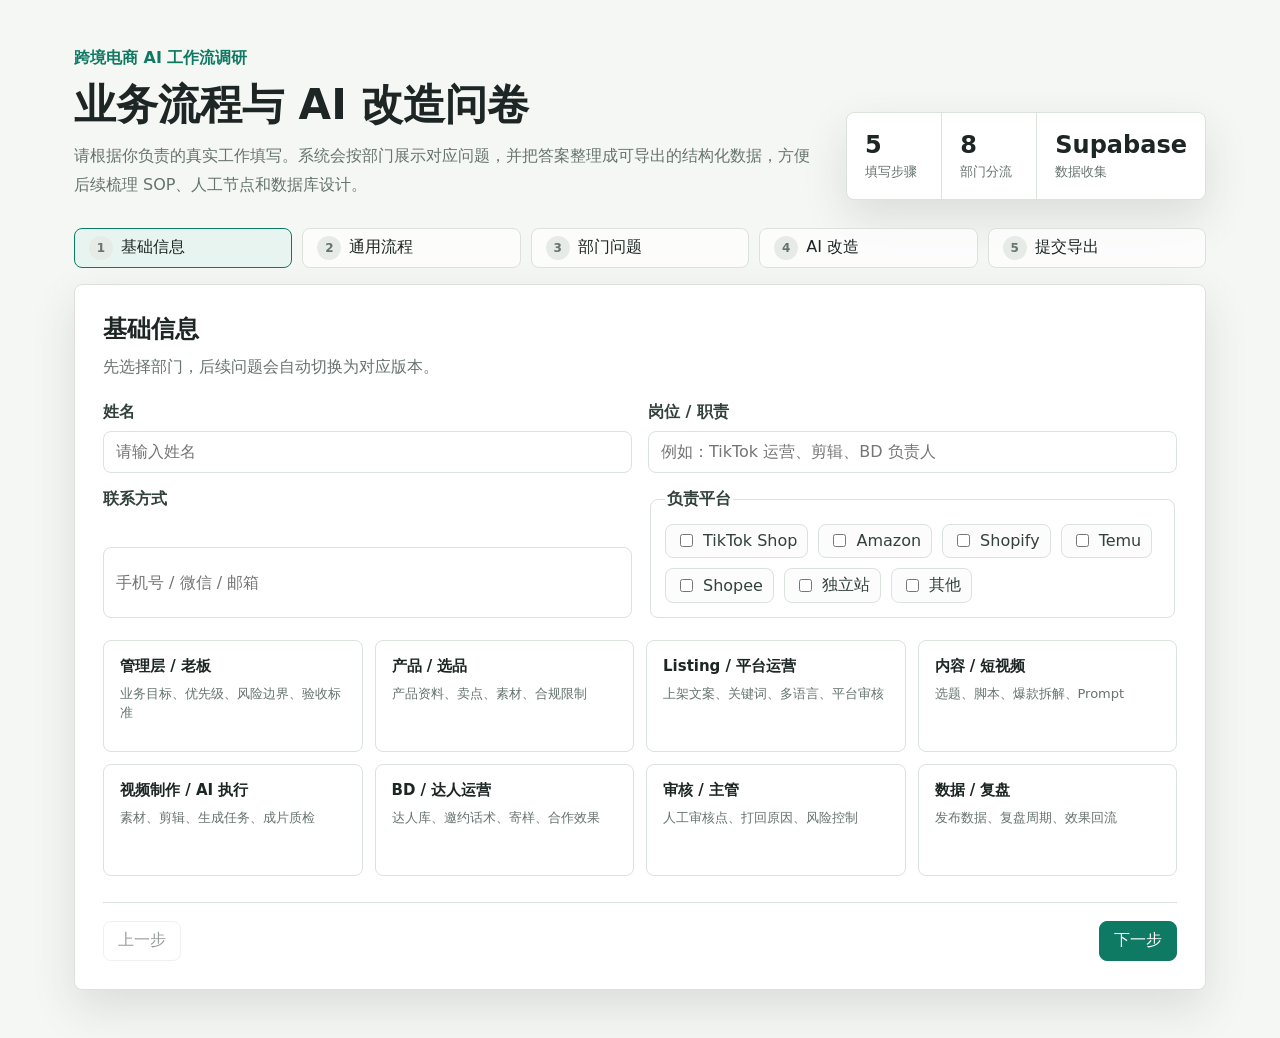
==== index.html @ 10de2ef6 "Add AI workflow survey form" ====
<!doctype html>
<html lang="zh-CN">
  <head>
    <meta charset="utf-8">
    <meta name="viewport" content="width=device-width, initial-scale=1">
    <title>跨境电商 AI 工作流调研问卷</title>
    <link rel="stylesheet" href="./styles.css">
  </head>
  <body>
    <div id="app"></div>
    <script src="./survey-data.js"></script>
    <script src="./app.js"></script>
  </body>
</html>
---- styles.css ----
:root {
  color-scheme: light;
  --bg: #f5f7f4;
  --panel: #ffffff;
  --ink: #1d2624;
  --muted: #66736f;
  --line: #dbe2dc;
  --green: #0f7a63;
  --green-dark: #095f50;
  --amber: #d28b20;
  --blue: #2d6cdf;
  --soft-green: #e7f4ef;
  --soft-blue: #eaf0fb;
  --shadow: 0 18px 45px rgba(31, 43, 39, 0.12);
}

* {
  box-sizing: border-box;
}

body {
  margin: 0;
  min-height: 100vh;
  background: var(--bg);
  color: var(--ink);
  font-family: Inter, "PingFang SC", "Microsoft YaHei", system-ui, sans-serif;
}

button,
input,
textarea,
select {
  font: inherit;
}

button {
  border: 1px solid var(--line);
  border-radius: 8px;
  background: #fff;
  color: var(--ink);
  cursor: pointer;
  min-height: 40px;
  padding: 0 14px;
}

button:hover {
  border-color: var(--green);
}

button:disabled {
  cursor: not-allowed;
  opacity: 0.45;
}

.primary {
  background: var(--green);
  border-color: var(--green);
  color: #fff;
}

.primary:hover {
  background: var(--green-dark);
}

.hero {
  display: grid;
  grid-template-columns: minmax(0, 1fr) 360px;
  gap: 28px;
  max-width: 1180px;
  margin: 0 auto;
  padding: 48px 24px 28px;
  align-items: end;
}

.eyebrow {
  color: var(--green);
  font-weight: 700;
  margin: 0 0 12px;
}

h1,
h2,
h3,
p {
  margin-top: 0;
}

h1 {
  font-size: 42px;
  line-height: 1.12;
  margin-bottom: 14px;
}

.hero-text {
  max-width: 760px;
  color: var(--muted);
  line-height: 1.8;
  margin-bottom: 0;
}

.hero-panel {
  display: grid;
  grid-template-columns: repeat(3, 1fr);
  background: var(--panel);
  border: 1px solid var(--line);
  border-radius: 8px;
  box-shadow: var(--shadow);
}

.metric {
  padding: 18px;
  border-right: 1px solid var(--line);
}

.metric:last-child {
  border-right: 0;
}

.metric strong,
.metric span {
  display: block;
}

.metric strong {
  font-size: 24px;
}

.metric span {
  color: var(--muted);
  font-size: 13px;
  margin-top: 4px;
}

.survey-shell {
  max-width: 1180px;
  margin: 0 auto 48px;
  padding: 0 24px;
}

.stepper {
  display: grid;
  grid-template-columns: repeat(5, minmax(0, 1fr));
  gap: 10px;
  margin-bottom: 16px;
}

.step {
  justify-content: flex-start;
  display: flex;
  gap: 8px;
  align-items: center;
  background: rgba(255, 255, 255, 0.7);
}

.step.active {
  border-color: var(--green);
  background: var(--soft-green);
}

.step.done .step-index {
  background: var(--green);
  color: #fff;
}

.step-index {
  display: inline-grid;
  place-items: center;
  width: 24px;
  height: 24px;
  border-radius: 50%;
  background: #e6ebe7;
  color: var(--muted);
  font-size: 12px;
  font-weight: 700;
}

.card {
  background: var(--panel);
  border: 1px solid var(--line);
  border-radius: 8px;
  box-shadow: var(--shadow);
  padding: 28px;
}

.section-stack {
  display: grid;
  gap: 22px;
}

.section-title h2 {
  margin-bottom: 8px;
}

.section-title p {
  color: var(--muted);
  line-height: 1.7;
  margin: 0;
}

.grid {
  display: grid;
  gap: 16px;
}

.grid.two {
  grid-template-columns: repeat(2, minmax(0, 1fr));
}

.grid.four {
  grid-template-columns: repeat(4, minmax(0, 1fr));
}

.field,
.choice-group {
  display: grid;
  gap: 8px;
}

.field span,
.choice-group legend {
  color: #33413d;
  font-weight: 700;
}

.field input,
.field textarea,
.field select {
  width: 100%;
  border: 1px solid var(--line);
  border-radius: 8px;
  min-height: 42px;
  padding: 10px 12px;
  background: #fff;
  color: var(--ink);
}

.field textarea {
  min-height: 96px;
  resize: vertical;
  line-height: 1.6;
}

.wide {
  grid-column: 1 / -1;
}

.department-grid {
  display: grid;
  grid-template-columns: repeat(4, minmax(0, 1fr));
  gap: 12px;
}

.department-card {
  min-height: 112px;
  text-align: left;
  display: grid;
  align-content: start;
  gap: 8px;
  padding: 16px;
}

.department-card strong {
  font-size: 15px;
}

.department-card span {
  color: var(--muted);
  font-size: 13px;
  line-height: 1.5;
}

.department-card.selected {
  border-color: var(--green);
  background: var(--soft-green);
}

.question-list {
  display: grid;
  gap: 18px;
}

.choice-group {
  border: 1px solid var(--line);
  border-radius: 8px;
  padding: 14px;
}

.choices {
  display: flex;
  flex-wrap: wrap;
  gap: 10px;
}

.choice {
  display: inline-flex;
  align-items: center;
  gap: 7px;
  min-height: 34px;
  border: 1px solid var(--line);
  border-radius: 8px;
  padding: 6px 10px;
  background: #fbfcfb;
  color: #33413d;
}

.choice input {
  accent-color: var(--green);
}

.flow-block {
  border-top: 1px solid var(--line);
  padding-top: 22px;
}

.inline-title,
.flow-card-head,
.actions,
.button-row {
  display: flex;
  align-items: center;
  justify-content: space-between;
  gap: 12px;
}

.inline-title h3 {
  margin-bottom: 0;
}

.flow-list {
  display: grid;
  gap: 14px;
  margin-top: 14px;
}

.flow-card {
  border: 1px solid var(--line);
  border-radius: 8px;
  padding: 16px;
  background: #fbfcfb;
}

.flow-card-head {
  margin-bottom: 14px;
}

.empty {
  color: var(--muted);
  background: #f7faf8;
  border: 1px dashed var(--line);
  border-radius: 8px;
  padding: 16px;
  margin: 0;
}

.summary-grid {
  display: grid;
  grid-template-columns: repeat(4, minmax(0, 1fr));
  gap: 12px;
}

.summary-item {
  border: 1px solid var(--line);
  border-radius: 8px;
  padding: 14px;
  background: var(--soft-blue);
}

.summary-item span,
.summary-item strong {
  display: block;
}

.summary-item span {
  color: var(--muted);
  font-size: 13px;
  margin-bottom: 5px;
}

.export-preview {
  white-space: pre-wrap;
  background: #17211e;
  color: #eff9f3;
  border-radius: 8px;
  padding: 18px;
  line-height: 1.7;
  overflow: auto;
}

.actions {
  border-top: 1px solid var(--line);
  margin-top: 26px;
  padding-top: 18px;
}

@media (max-width: 920px) {
  .hero,
  .grid.two,
  .grid.four {
    grid-template-columns: 1fr;
  }

  .hero-panel,
  .summary-grid {
    grid-template-columns: 1fr;
  }

  .metric {
    border-right: 0;
    border-bottom: 1px solid var(--line);
  }

  .metric:last-child {
    border-bottom: 0;
  }

  .department-grid,
  .stepper {
    grid-template-columns: repeat(2, minmax(0, 1fr));
  }
}

@media (max-width: 560px) {
  h1 {
    font-size: 30px;
  }

  .hero,
  .survey-shell {
    padding-left: 14px;
    padding-right: 14px;
  }

  .card {
    padding: 18px;
  }

  .department-grid,
  .stepper {
    grid-template-columns: 1fr;
  }

  .inline-title,
  .flow-card-head,
  .actions,
  .button-row {
    align-items: stretch;
    flex-direction: column;
  }
}
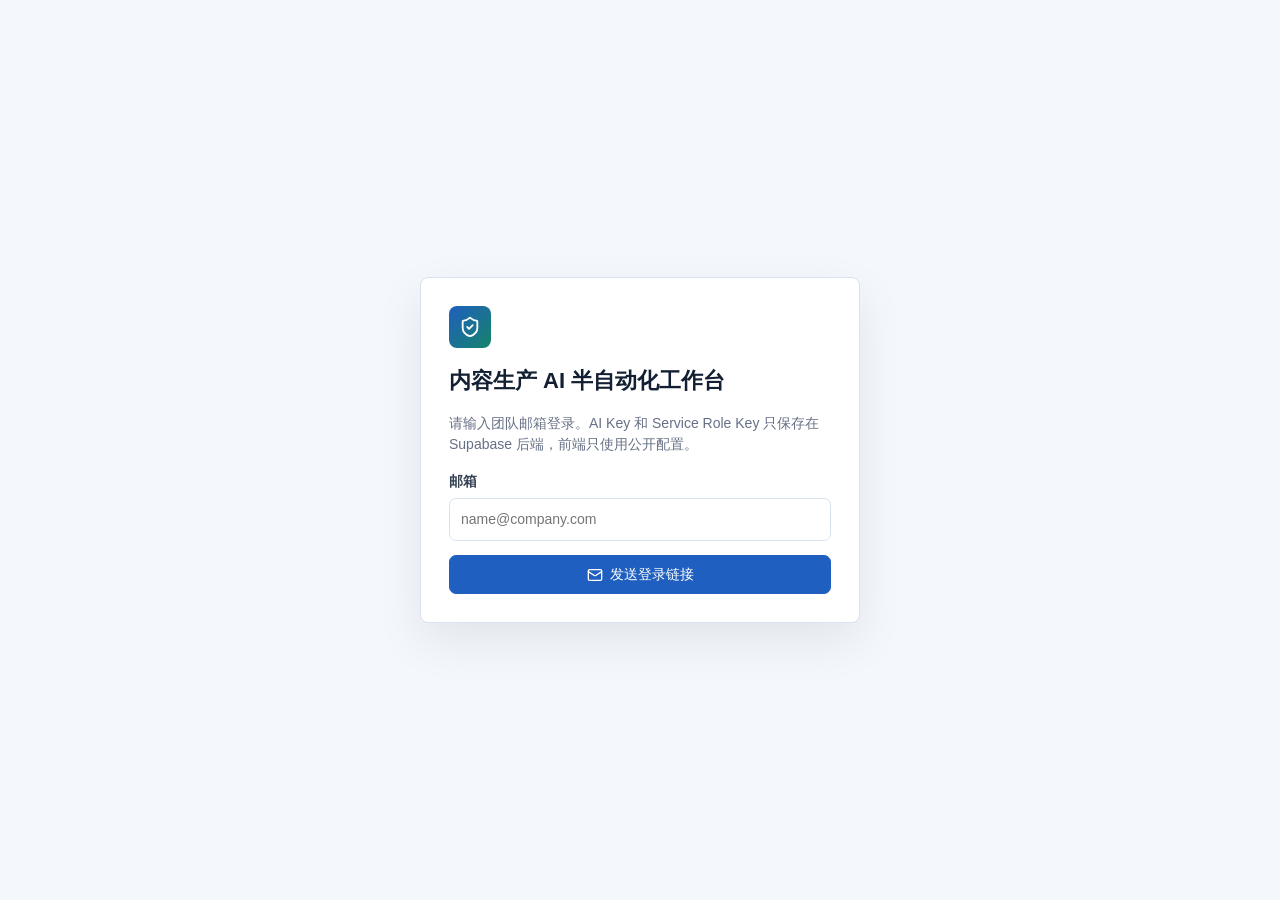
==== commit 4a5d27ab: "deploy AI script workbench" ====
--- a/index.html
+++ b/index.html
@@ -1,14 +1,14 @@
 <!doctype html>
 <html lang="zh-CN">
   <head>
-    <meta charset="utf-8">
-    <meta name="viewport" content="width=device-width, initial-scale=1">
-    <title>跨境电商 AI 工作流调研问卷</title>
-    <link rel="stylesheet" href="./styles.css">
+    <meta charset="UTF-8" />
+    <meta name="viewport" content="width=device-width, initial-scale=1.0" />
+    <link rel="icon" href="./favicon.svg" type="image/svg+xml" />
+    <title>精粹科技内容生产工作台</title>
+    <script type="module" crossorigin src="./assets/index-Zl4KtNC8.js"></script>
+    <link rel="stylesheet" crossorigin href="./assets/index-CO81jLpq.css">
   </head>
   <body>
-    <div id="app"></div>
-    <script src="./survey-data.js"></script>
-    <script src="./app.js"></script>
+    <div id="root"></div>
   </body>
 </html>
--- a/assets/index-CO81jLpq.css
+++ b/assets/index-CO81jLpq.css
@@ -0,0 +1 @@
+:root{color-scheme:light;--bg: #f4f7fb;--panel: #ffffff;--panel-soft: #f8fafc;--text: #132033;--muted: #667085;--line: #d9e2ef;--line-strong: #b8c7da;--blue: #1f5fbf;--blue-soft: #e9f1ff;--green: #0f7a45;--green-soft: #e8f7ef;--amber: #a15c07;--amber-soft: #fff5dd;--red: #b42318;--red-soft: #fff0ed;--ink: #0f172a;--shadow: 0 18px 48px rgba(15, 23, 42, .08)}*{box-sizing:border-box}body{margin:0;background:var(--bg);color:var(--text);font-family:-apple-system,BlinkMacSystemFont,Segoe UI,Microsoft YaHei,Arial,sans-serif;font-size:14px;line-height:1.5}button,input,textarea{font:inherit}button{border:1px solid var(--line);background:#fff;color:var(--text);min-height:36px;border-radius:7px;padding:8px 12px;cursor:pointer;display:inline-flex;align-items:center;justify-content:center;gap:7px}button:hover:not(:disabled){border-color:var(--line-strong);background:#f8fafc}button:disabled{opacity:.48;cursor:not-allowed}input,textarea{width:100%;border:1px solid var(--line);border-radius:7px;background:#fff;color:var(--text);outline:none;padding:10px 11px}textarea{min-height:92px;resize:vertical}input:focus,textarea:focus{border-color:#88aef4;box-shadow:0 0 0 3px #1f5fbf1f}.shell{max-width:1600px;margin:0 auto;padding:20px}.topbar{min-height:76px;display:flex;align-items:center;justify-content:space-between;gap:18px;padding:16px 18px;background:var(--panel);border:1px solid var(--line);border-radius:8px;box-shadow:var(--shadow);position:sticky;top:14px;z-index:20}.brand{display:flex;align-items:center;gap:13px}.brandMark{width:42px;height:42px;display:grid;place-items:center;border-radius:8px;background:linear-gradient(135deg,#1f5fbf,#16836a);color:#fff;flex:0 0 auto}.brand h1{margin:0;font-size:20px;line-height:1.18}.brand p{margin:4px 0 0;color:var(--muted);font-size:13px}.topActions{display:flex;align-items:center;gap:8px;flex-wrap:wrap;justify-content:flex-end}.pill{display:inline-flex;align-items:center;gap:6px;min-height:30px;border-radius:999px;padding:5px 10px;background:#f5f7fb;border:1px solid var(--line);color:var(--muted);font-size:13px;white-space:nowrap}.pill.success{color:var(--green);background:var(--green-soft);border-color:#b9e5cd}.pill.warning{color:var(--amber);background:var(--amber-soft);border-color:#f4d78a}.notice,.loadingBar{margin-top:12px;padding:10px 13px;border-radius:8px;border:1px solid var(--line);background:#fff;display:flex;align-items:center;gap:8px}.notice.success{color:var(--green);background:var(--green-soft)}.notice.error{color:var(--red);background:var(--red-soft)}.loadingBar{color:var(--blue);background:var(--blue-soft)}.grid{display:grid;grid-template-columns:290px minmax(0,1fr) 320px;gap:16px;margin-top:16px;align-items:start}.leftRail,.rightRail{display:grid;gap:16px;position:sticky;top:108px}.mainPanel{display:grid;gap:16px;min-width:0}.panel{background:var(--panel);border:1px solid var(--line);border-radius:8px;box-shadow:var(--shadow);overflow:hidden}.compactPanel{box-shadow:none}.panelHead{padding:15px 16px;border-bottom:1px solid var(--line)}.panelHead.split{display:flex;align-items:flex-start;justify-content:space-between;gap:12px}.panelHead.tight{align-items:center}.panelHead h2{margin:0;font-size:17px}.panelHead p{margin:5px 0 0;color:var(--muted);font-size:13px}.primaryButton{background:var(--blue);color:#fff;border-color:var(--blue)}.primaryButton:hover:not(:disabled){background:#164fa3;border-color:#164fa3}.greenButton{color:#fff;background:var(--green);border-color:var(--green)}.softButton{color:var(--blue);background:var(--blue-soft);border-color:#b8ccff}.dangerButton{color:var(--red);background:var(--red-soft);border-color:#ffb9b0}.ghostButton{background:var(--panel-soft)}.wide{width:100%}.taskList,.stepList{display:grid;gap:8px;padding:12px}.taskItem,.stepButton{text-align:left;justify-content:flex-start;display:grid;grid-template-columns:32px minmax(0,1fr);gap:10px;min-height:58px;border-radius:8px}.taskItem.active,.stepButton.active{background:var(--blue-soft);border-color:#b8ccff}.taskItem strong,.stepButton strong{display:block;white-space:nowrap;overflow:hidden;text-overflow:ellipsis}.taskItem small,.stepButton small{color:var(--muted);display:block;margin-top:2px}.taskIcon,.stepDot{width:30px;height:30px;display:grid;place-items:center;border-radius:50%;background:#edf2f7;color:var(--muted)}.stepDot.done{background:var(--green-soft);color:var(--green)}.summaryGrid{display:grid;grid-template-columns:repeat(4,minmax(0,1fr));gap:12px}.summaryCard{min-height:94px;padding:13px;border-radius:8px;background:var(--panel);border:1px solid var(--line);box-shadow:var(--shadow)}.summaryCard span,.summaryCard small{display:block;color:var(--muted);font-size:12px}.summaryCard strong{display:block;margin:7px 0 4px;font-size:16px;overflow-wrap:anywhere}.formGrid{display:grid;grid-template-columns:repeat(2,minmax(0,1fr));gap:14px;padding:16px 16px 0}.formStack{display:grid;gap:14px;padding:14px 16px 16px}label span{display:block;margin-bottom:6px;color:#344054;font-weight:650}.emptyState{margin:16px;border:1px dashed var(--line-strong);background:#f8fafc;border-radius:8px;padding:22px;display:grid;gap:5px;color:var(--muted)}.emptyState strong{color:var(--text);font-size:15px}.cardGrid,.scriptList{padding:16px;display:grid;gap:12px}.cardGrid{grid-template-columns:repeat(3,minmax(0,1fr))}.workCard,.scriptCard,.promptBlock,.shotCard{border:1px solid var(--line);background:#fff;border-radius:8px;padding:14px}.workCard.main,.scriptCard.selected{border-color:#9ed8b8;background:#fbfffd}.workCard.backup,.scriptCard.backup{border-color:#b8ccff}.workCard.rejected,.scriptCard.rejected{opacity:.72;background:snow}.cardTitle{display:grid;gap:8px}.cardTitle strong{font-size:16px}.badge{width:fit-content;display:inline-flex;border-radius:999px;padding:4px 8px;font-size:12px;color:var(--blue);background:var(--blue-soft);border:1px solid #c7d8ff}.badge.dark{color:#25324a;background:#eef2f7;border-color:#d9e2ef}.detailList{display:grid;gap:10px;margin:13px 0}.detailList div{display:grid;gap:3px}.detailList dt,.scriptGrid span,.promptBlock span,.shotCard span{color:var(--muted);font-size:12px;font-weight:650}.detailList dd{margin:0}.buttonRow{display:flex;flex-wrap:wrap;gap:8px}.buttonRow.noWrap{flex-wrap:nowrap}.scriptTop h3{margin:10px 0 0;font-size:18px}.scriptGrid{display:grid;grid-template-columns:repeat(2,minmax(0,1fr));gap:12px;margin:14px 0}.scriptGrid p,.promptBlock p,.shotCard p{margin:4px 0 0}.riskLine{border-top:1px solid var(--line);padding-top:11px;margin:4px 0 12px;color:var(--amber)}.promptGrid{padding:16px;display:grid;grid-template-columns:repeat(2,minmax(0,1fr));gap:12px}.promptBlock.large,.shotList{grid-column:1 / -1}.shotList{display:grid;grid-template-columns:repeat(4,minmax(0,1fr));gap:12px}.shotCard small{display:block;margin-top:8px;color:var(--blue)}.markdownPreview{margin:0;padding:16px;max-height:620px;overflow:auto;background:#0f172a;color:#e5edf8;font-size:13px;line-height:1.65;white-space:pre-wrap}.loginWrap{min-height:calc(100vh - 40px);display:grid;place-items:center}.loginPanel{width:min(440px,100%);background:var(--panel);border:1px solid var(--line);border-radius:8px;box-shadow:var(--shadow);padding:28px;display:grid;gap:16px}.loginPanel h1{margin:0;font-size:22px}.loginPanel p{margin:0;color:var(--muted)}.loginPanel form{display:grid;gap:14px}.checkList,.boundary{display:grid;gap:10px;padding:14px 16px 16px}.checkList div{border:1px solid var(--line);border-radius:8px;background:var(--panel-soft);padding:10px}.boundary strong{margin-top:3px}.boundary span{color:var(--muted)}@media(max-width:1220px){.grid{grid-template-columns:250px minmax(0,1fr)}.rightRail{position:static;grid-column:1 / -1;grid-template-columns:repeat(3,minmax(0,1fr))}.summaryGrid,.cardGrid,.shotList{grid-template-columns:repeat(2,minmax(0,1fr))}}@media(max-width:860px){.shell{padding:12px}.topbar,.panelHead.split{align-items:stretch;flex-direction:column}.grid,.rightRail,.summaryGrid,.cardGrid,.scriptGrid,.promptGrid,.shotList,.formGrid{grid-template-columns:1fr}.leftRail{position:static}.rightRail{grid-column:auto}}
